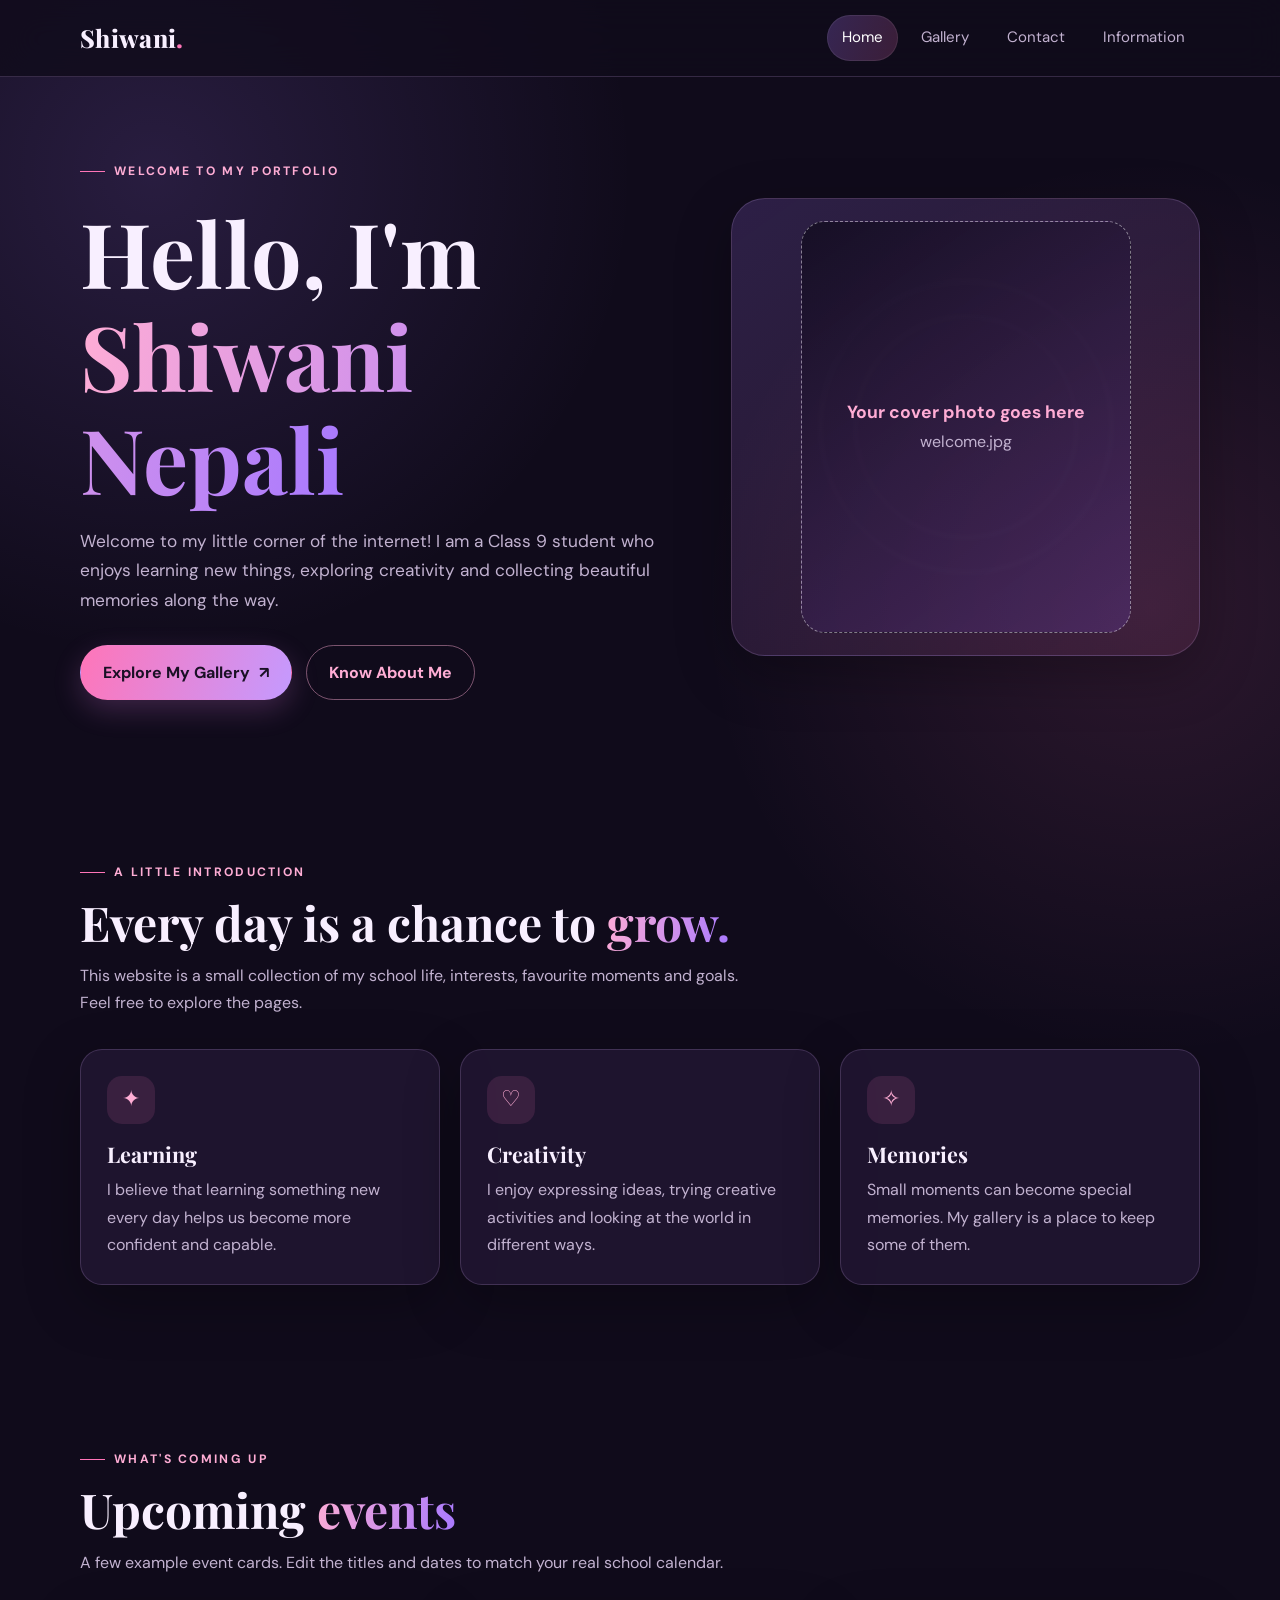
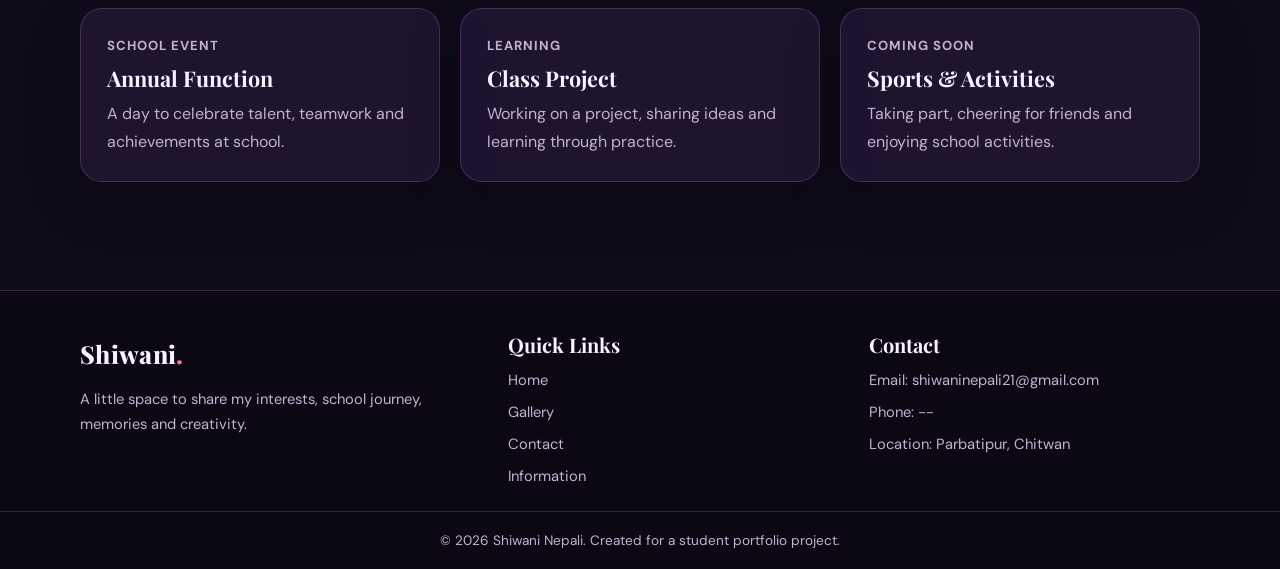
==== index.html @ 98eab9d6 "Add files via upload" ====
<!DOCTYPE html>
<html lang="en">
<head>
  <meta charset="UTF-8">
  <meta name="viewport" content="width=device-width, initial-scale=1.0">
  <meta name="description" content="Shiwani Nepali's personal portfolio website.">
  <title>Home | Shiwani Nepali</title>
  <link rel="stylesheet" href="style.css">
</head>
<body>

  <header class="site-header">
    <nav class="navbar container" aria-label="Main navigation">
      <a class="brand" href="index.html">Shiwani<span>.</span></a>
      <button class="menu-toggle" type="button" aria-label="Open navigation menu" aria-expanded="false">☰</button>
      <ul class="nav-links">
        <li><a class="active" href="index.html">Home</a></li>
        <li><a href="gallery.html">Gallery</a></li>
        <li><a href="contact.html">Contact</a></li>
        <li><a href="information.html">Information</a></li>
      </ul>
    </nav>
  </header>

  <main>

    <section class="hero container">
      <div class="reveal">
        <span class="eyebrow">Welcome to my portfolio</span>
        <h1>Hello, I'm<br><span class="gradient-text">Shiwani Nepali</span></h1>
        <p class="lead">Welcome to my little corner of the internet! I am a Class 9 student who enjoys learning new things, exploring creativity and collecting beautiful memories along the way.</p>

        <div class="button-row">
          <a class="btn btn-primary" href="gallery.html">Explore My Gallery <span>↗</span></a>
          <a class="btn btn-outline" href="information.html">Know About Me</a>
        </div>
      </div>

      <div class="hero-visual reveal" aria-label="Cover photo placeholder">
        <div class="photo-placeholder">
          <div>
            <strong>Your cover photo goes here</strong>
            <span>welcome.jpg</span>
          </div>
        </div>
      </div>
    </section>

    <section class="section container">
      <div class="section-heading">
        <span class="eyebrow">A little introduction</span>
        <h2>Every day is a chance to <span class="gradient-text">grow.</span></h2>
        <p>This website is a small collection of my school life, interests, favourite moments and goals. Feel free to explore the pages.</p>
      </div>

      <div class="card-grid">
        <article class="card">
          <div class="card-icon">✦</div>
          <h3>Learning</h3>
          <p>I believe that learning something new every day helps us become more confident and capable.</p>
        </article>

        <article class="card">
          <div class="card-icon">♡</div>
          <h3>Creativity</h3>
          <p>I enjoy expressing ideas, trying creative activities and looking at the world in different ways.</p>
        </article>

        <article class="card">
          <div class="card-icon">✧</div>
          <h3>Memories</h3>
          <p>Small moments can become special memories. My gallery is a place to keep some of them.</p>
        </article>
      </div>
    </section>

    <section class="section container">
      <div class="section-heading">
        <span class="eyebrow">What's coming up</span>
        <h2>Upcoming <span class="gradient-text">events</span></h2>
        <p>A few example event cards. Edit the titles and dates to match your real school calendar.</p>
      </div>

      <div class="card-grid">
        <article class="card">
          <p class="event-date">SCHOOL EVENT</p>
          <h3>Annual Function</h3>
          <p>A day to celebrate talent, teamwork and achievements at school.</p>
        </article>

        <article class="card">
          <p class="event-date">LEARNING</p>
          <h3>Class Project</h3>
          <p>Working on a project, sharing ideas and learning through practice.</p>
        </article>

        <article class="card">
          <p class="event-date">COMING SOON</p>
          <h3>Sports & Activities</h3>
          <p>Taking part, cheering for friends and enjoying school activities.</p>
        </article>
      </div>
    </section>

  </main>

  <footer class="site-footer">
    <div class="footer-inner container">

      <div>
        <a class="brand" href="index.html">Shiwani<span>.</span></a>
        <p style="margin-top:12px">A little space to share my interests, school journey, memories and creativity.</p>
      </div>

      <div>
        <h3>Quick Links</h3>
        <ul>
          <li><a href="index.html">Home</a></li>
          <li><a href="gallery.html">Gallery</a></li>
          <li><a href="contact.html">Contact</a></li>
          <li><a href="information.html">Information</a></li>
        </ul>
      </div>

      <div>
        <h3>Contact</h3>
        <ul>
          <li>Email: <a href="mailto:shiwaninepali21@gmail.com">shiwaninepali21@gmail.com</a></li>
          <li>Phone: --</li>
          <li>Location: Parbatipur, Chitwan</li>
        </ul>
      </div>

    </div>

    <div class="copyright">
      © <span class="current-year">2026</span> Shiwani Nepali. Created for a student portfolio project.
    </div>
  </footer>

  <script>
    const menuButton = document.querySelector('.menu-toggle');
    const navLinks = document.querySelector('.nav-links');

    menuButton.addEventListener('click', () => {
      const isOpen = navLinks.classList.toggle('open');
      menuButton.setAttribute('aria-expanded', String(isOpen));
      menuButton.textContent = isOpen ? '✕' : '☰';
    });

    document.querySelectorAll('.current-year').forEach(el => {
      el.textContent = new Date().getFullYear();
    });
  </script>

</body>
</html>
---- style.css ----
@import url('https://fonts.googleapis.com/css2?family=DM+Sans:wght@400;500;600;700&family=Playfair+Display:wght@600;700;800&display=swap');

:root {
  --bg: #100b1b;
  --bg-soft: #181027;
  --panel: rgba(35, 23, 52, .82);
  --panel-2: #211431;
  --text: #f8efff;
  --muted: #c2b2d0;
  --pink: #ff75b8;
  --pink-light: #ffadd5;
  --purple: #a879ff;
  --purple-dark: #7040bd;
  --line: rgba(220, 185, 255, .18);
  --shadow: 0 18px 55px rgba(0,0,0,.28);
  --radius: 22px;
}
* { box-sizing: border-box; margin: 0; padding: 0; }
html { scroll-behavior: smooth; }
body {
  min-height: 100vh;
  color: var(--text);
  background:
    radial-gradient(circle at 12% 8%, rgba(168,121,255,.16), transparent 30rem),
    radial-gradient(circle at 90% 28%, rgba(255,117,184,.12), transparent 28rem),
    var(--bg);
  font-family: 'DM Sans', sans-serif;
  line-height: 1.7;
}
a { color: inherit; text-decoration: none; }
img { display: block; max-width: 100%; }
button, input, select, textarea { font: inherit; }
.container { width: min(1120px, 90%); margin-inline: auto; }
.site-header {
  position: sticky; top: 0; z-index: 100;
  background: rgba(16,11,27,.82);
  backdrop-filter: blur(18px);
  border-bottom: 1px solid var(--line);
}
.navbar {
  min-height: 76px; display: flex; align-items: center;
  justify-content: space-between; gap: 24px;
}
.brand {
  font-family: 'Playfair Display', serif; font-size: 1.55rem;
  font-weight: 800; letter-spacing: .3px;
}
.brand span { color: var(--pink); }
.nav-links { display: flex; align-items: center; gap: 8px; list-style: none; }
.nav-links a {
  display: inline-block; padding: 10px 15px; border-radius: 999px;
  color: var(--muted); font-size: .94rem; transition: .25s ease;
}
.nav-links a:hover, .nav-links a.active {
  color: white; background: linear-gradient(110deg, rgba(168,121,255,.25), rgba(255,117,184,.18));
  box-shadow: inset 0 0 0 1px rgba(255,255,255,.08);
}
.menu-toggle {
  display: none; border: 1px solid var(--line); color: white;
  background: var(--panel); border-radius: 12px; padding: 9px 12px; cursor: pointer;
}
.hero {
  min-height: 590px; display: grid; grid-template-columns: 1.12fr .88fr;
  align-items: center; gap: 55px; padding-block: 76px;
}
.eyebrow {
  display: inline-flex; align-items: center; gap: 9px; color: var(--pink-light);
  text-transform: uppercase; letter-spacing: 2.3px; font-size: .76rem; font-weight: 700;
}
.eyebrow::before { content: ''; width: 25px; height: 1px; background: var(--pink); }
h1, h2, h3 { font-family: 'Playfair Display', serif; line-height: 1.15; }
.hero h1 { font-size: clamp(3rem, 7vw, 5.6rem); margin: 18px 0; }
.gradient-text {
  background: linear-gradient(100deg, var(--pink-light), var(--purple));
  -webkit-background-clip: text; background-clip: text; color: transparent;
}
.lead { color: var(--muted); font-size: 1.08rem; max-width: 610px; }
.button-row { display: flex; flex-wrap: wrap; gap: 14px; margin-top: 30px; }
.btn {
  display: inline-flex; align-items: center; justify-content: center; gap: 9px;
  padding: 13px 22px; border: 1px solid transparent; border-radius: 999px;
  cursor: pointer; font-weight: 700; transition: transform .25s, box-shadow .25s, background .25s;
}
.btn-primary {
  color: #1a1025; background: linear-gradient(110deg, var(--pink), #c49aff);
  box-shadow: 0 10px 28px rgba(205,111,207,.24);
}
.btn-outline { border-color: rgba(255,173,213,.45); color: var(--pink-light); background: transparent; }
.btn:hover { transform: translateY(-4px); box-shadow: 0 14px 32px rgba(190,111,230,.25); }
.hero-visual {
  min-height: 420px; border: 1px solid var(--line); border-radius: 34px;
  background: linear-gradient(145deg, rgba(168,121,255,.19), rgba(255,117,184,.09));
  box-shadow: var(--shadow); display: grid; place-items: center; padding: 22px;
  position: relative; overflow: hidden;
}
.hero-visual::before, .hero-visual::after {
  content: ''; position: absolute; border-radius: 50%; filter: blur(2px);
  border: 1px solid rgba(255,255,255,.13);
}
.hero-visual::before { width: 290px; height: 290px; }
.hero-visual::after { width: 220px; height: 220px; }
.photo-placeholder {
  position: relative; z-index: 1; width: 78%; aspect-ratio: 4/5;
  border: 1px dashed rgba(255,255,255,.45); border-radius: 24px;
  background: linear-gradient(145deg, rgba(16,11,27,.72), rgba(82,47,112,.65));
  display: grid; place-items: center; text-align: center; padding: 20px; color: var(--muted);
}
.photo-placeholder strong { display: block; color: var(--pink-light); font-size: 1.1rem; }
.section { padding: 78px 0; }
.section-heading { max-width: 680px; margin-bottom: 32px; }
.section-heading h2 { font-size: clamp(2rem, 4vw, 3rem); margin: 12px 0; }
.section-heading p, .muted { color: var(--muted); }
.card-grid { display: grid; grid-template-columns: repeat(3, 1fr); gap: 20px; }
.card {
  background: var(--panel); border: 1px solid var(--line); border-radius: var(--radius);
  padding: 26px; box-shadow: var(--shadow); transition: transform .25s, border-color .25s;
}
.card:hover { transform: translateY(-7px); border-color: rgba(255,117,184,.55); }
.card-icon {
  width: 48px; height: 48px; display: grid; place-items: center; border-radius: 15px;
  color: var(--pink-light); background: rgba(255,117,184,.12); font-size: 1.35rem; margin-bottom: 18px;
}
.card h3 { font-size: 1.35rem; margin-bottom: 10px; }
.card p { color: var(--muted); }
.event-date { color: var(--pink-light); font-size: .82rem; font-weight: 700; letter-spacing: 1px; margin-bottom: 8px; }
.page-banner { padding: 76px 0 45px; text-align: center; }
.page-banner h1 { font-size: clamp(2.7rem, 6vw, 4.5rem); margin: 12px 0; }
.page-banner p { color: var(--muted); max-width: 650px; margin: auto; }
.gallery-section { padding: 24px 0 48px; }
.gallery-section h2 { font-size: 2rem; margin-bottom: 20px; }
.gallery-grid { display: grid; grid-template-columns: repeat(3, 1fr); gap: 20px; }
.gallery-card {
  overflow: hidden; border-radius: 20px; border: 1px solid var(--line);
  background: var(--panel); transition: transform .25s, box-shadow .25s;
}
.gallery-card:hover { transform: translateY(-6px); box-shadow: var(--shadow); }
.gallery-image {
  height: 230px; display: grid; place-items: center; text-align: center; padding: 20px;
  color: var(--muted); background: linear-gradient(135deg, rgba(168,121,255,.22), rgba(255,117,184,.14));
  border-bottom: 1px solid var(--line);
}
.gallery-image img { width: 100%; height: 100%; object-fit: cover; }
.gallery-caption { padding: 18px; }
.gallery-caption h3 { margin-bottom: 5px; font-size: 1.2rem; }
.gallery-caption p { color: var(--muted); font-size: .92rem; }
.info-wrap { padding: 20px 0 80px; }
.info-card { overflow: hidden; border: 1px solid var(--line); border-radius: var(--radius); background: var(--panel); box-shadow: var(--shadow); }
.info-card table { width: 100%; border-collapse: collapse; }
.info-card th, .info-card td { padding: 17px 22px; border-bottom: 1px solid var(--line); text-align: left; }
.info-card th { width: 34%; color: var(--pink-light); font-weight: 700; }
.info-card tr:last-child th, .info-card tr:last-child td { border-bottom: 0; }
.note { color: var(--muted); font-size: .9rem; margin-top: 14px; }
.contact-layout { display: grid; grid-template-columns: .8fr 1.2fr; gap: 26px; padding: 15px 0 80px; }
.contact-panel, .form-panel { padding: 28px; border-radius: var(--radius); background: var(--panel); border: 1px solid var(--line); box-shadow: var(--shadow); }
.contact-panel h2, .form-panel h2 { font-size: 1.8rem; margin-bottom: 12px; }
.contact-panel p { color: var(--muted); }
.contact-detail { margin-top: 24px; display: grid; gap: 15px; }
.contact-detail div { padding: 13px 15px; border-radius: 14px; background: rgba(255,255,255,.04); }
.contact-detail small { display: block; color: var(--pink-light); text-transform: uppercase; letter-spacing: 1px; }
.form-grid { display: grid; grid-template-columns: 1fr 1fr; gap: 16px; }
.form-group { display: grid; gap: 7px; }
.form-group.full { grid-column: 1 / -1; }
.form-group label, .legend { color: var(--pink-light); font-size: .9rem; font-weight: 600; }
.form-group input, .form-group select, .form-group textarea {
  width: 100%; padding: 13px 14px; color: var(--text); background: rgba(12,8,20,.75);
  border: 1px solid var(--line); border-radius: 12px; outline: none; transition: border-color .2s, box-shadow .2s;
}
.form-group input:focus, .form-group select:focus, .form-group textarea:focus {
  border-color: var(--pink); box-shadow: 0 0 0 3px rgba(255,117,184,.12);
}
.form-group select option { background: #211431; }
.form-group textarea { min-height: 130px; resize: vertical; }
.radio-row { display: flex; flex-wrap: wrap; gap: 18px; color: var(--muted); }
.radio-row label { color: var(--muted); font-weight: 400; }
.radio-row input { accent-color: var(--pink); }
.form-status { margin-top: 13px; color: var(--pink-light); min-height: 24px; }
.social-links { display: flex; gap: 10px; margin-top: 17px; }
.social-links a {
  width: 42px; height: 42px; display: grid; place-items: center; border-radius: 50%;
  background: rgba(168,121,255,.16); border: 1px solid var(--line); color: var(--pink-light);
  font-weight: 700; transition: .2s;
}
.social-links a:hover { background: var(--pink); color: #1a1025; transform: translateY(-4px); }
.site-footer { margin-top: 30px; border-top: 1px solid var(--line); background: rgba(9,6,15,.55); }
.footer-inner { padding: 42px 0 22px; display: grid; grid-template-columns: 1.2fr 1fr 1fr; gap: 30px; }
.footer-inner h3 { font-size: 1.25rem; margin-bottom: 12px; }
.footer-inner p, .footer-inner li { color: var(--muted); font-size: .92rem; }
.footer-inner ul { list-style: none; display: grid; gap: 7px; }
.footer-inner a:hover { color: var(--pink-light); }
.copyright { border-top: 1px solid var(--line); padding: 17px 0; color: var(--muted); font-size: .85rem; text-align: center; }
.reveal { animation: rise .8s both; }
@keyframes rise { from { opacity: 0; transform: translateY(22px); } to { opacity: 1; transform: translateY(0); } }
@media (max-width: 820px) {
  .hero { grid-template-columns: 1fr; padding-top: 55px; }
  .hero-visual { min-height: 340px; }
  .card-grid, .gallery-grid { grid-template-columns: repeat(2, 1fr); }
  .contact-layout { grid-template-columns: 1fr; }
}
@media (max-width: 620px) {
  .navbar { min-height: 68px; }
  .menu-toggle { display: inline-block; }
  .nav-links {
    display: none; position: absolute; top: 68px; left: 5%; right: 5%;
    padding: 12px; flex-direction: column; align-items: stretch;
    background: #1b1228; border: 1px solid var(--line); border-radius: 16px; box-shadow: var(--shadow);
  }
  .nav-links.open { display: flex; }
  .nav-links a { display: block; }
  .card-grid, .gallery-grid { grid-template-columns: 1fr; }
  .form-grid { grid-template-columns: 1fr; }
  .form-group.full { grid-column: auto; }
  .footer-inner { grid-template-columns: 1fr; gap: 22px; }
  .info-card th, .info-card td { padding: 13px 14px; }
}
@media (prefers-reduced-motion: reduce) {
  *, *::before, *::after { scroll-behavior: auto !important; animation-duration: .01ms !important; transition-duration: .01ms !important; }
}
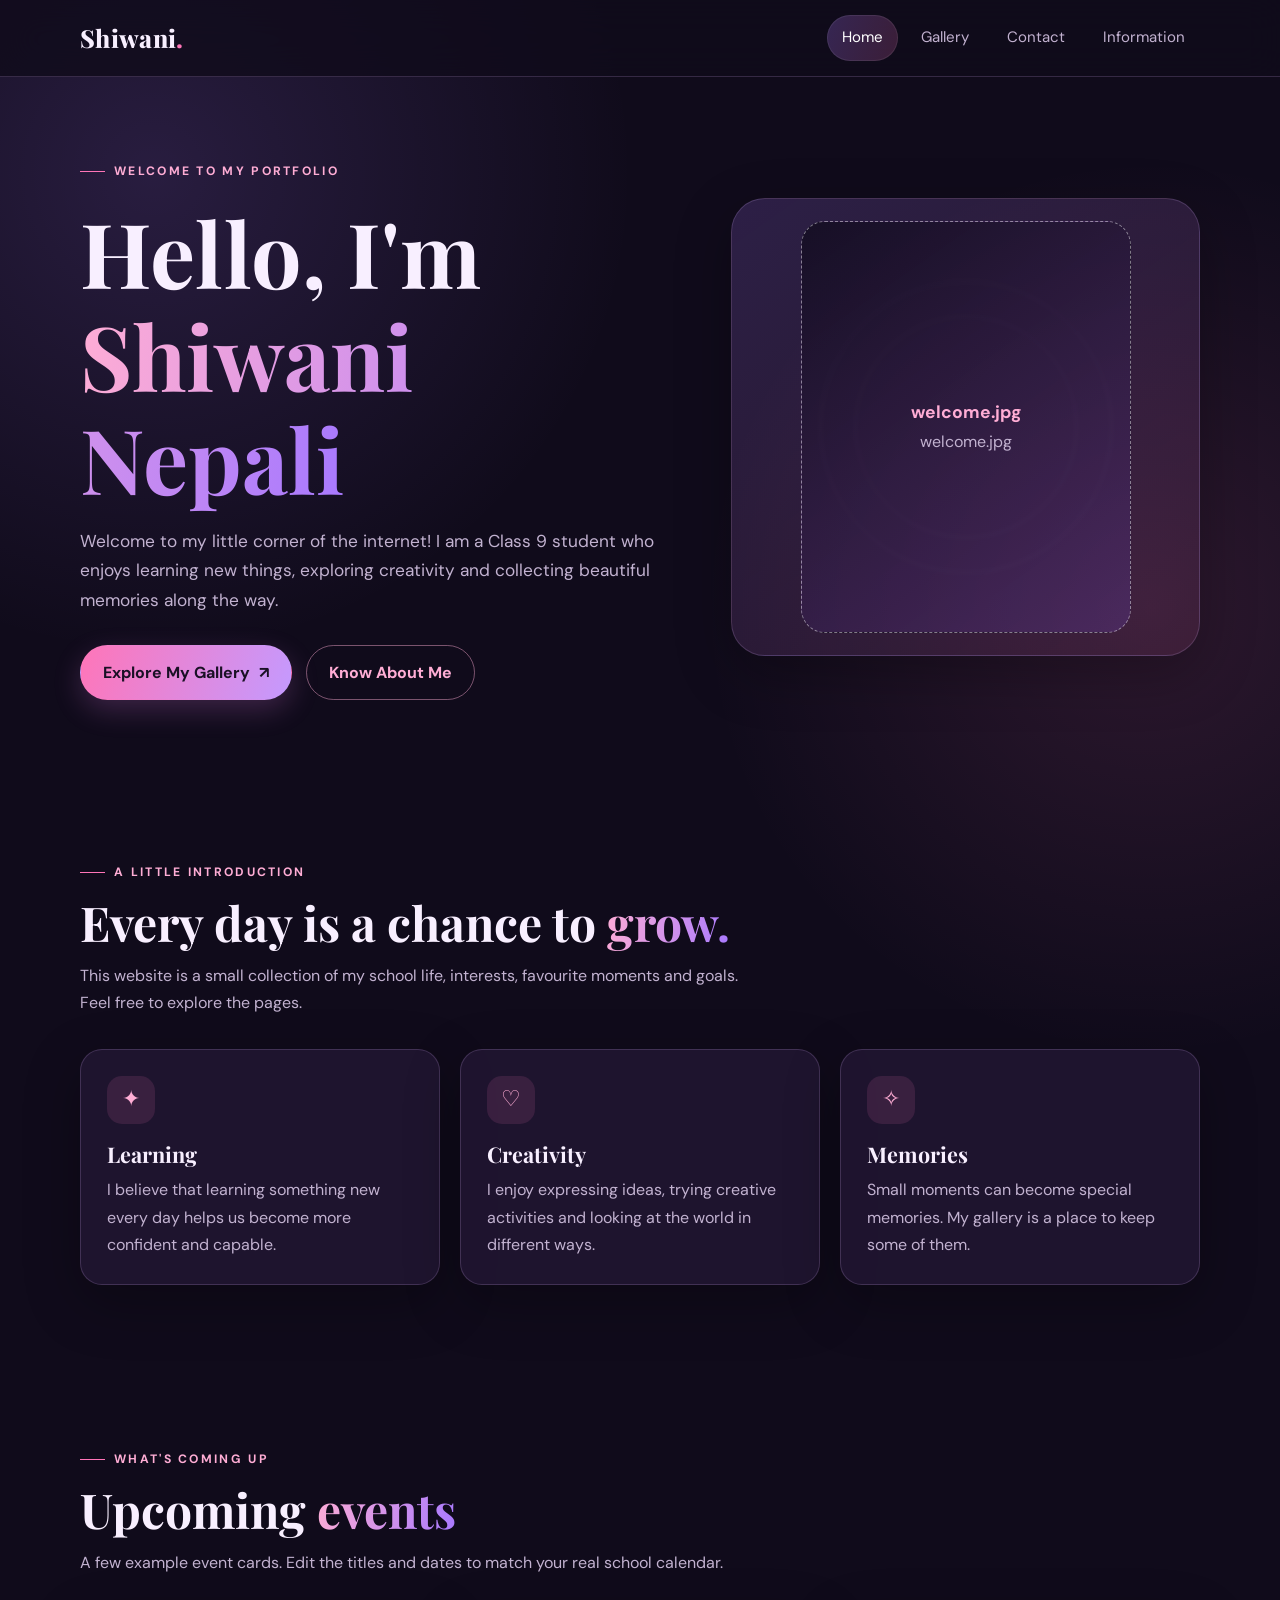
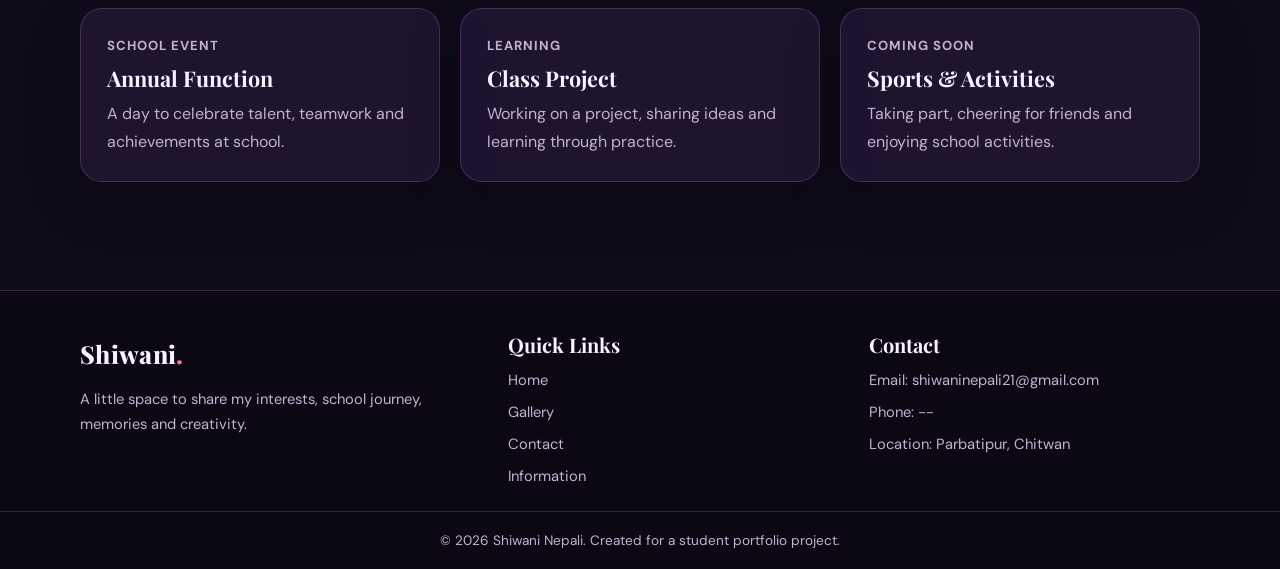
==== commit 813fc5ac: "Update index.html" ====
--- a/index.html
+++ b/index.html
@@ -40,7 +40,7 @@
       <div class="hero-visual reveal" aria-label="Cover photo placeholder">
         <div class="photo-placeholder">
           <div>
-            <strong>Your cover photo goes here</strong>
+            <strong>welcome.jpg</strong>
             <span>welcome.jpg</span>
           </div>
         </div>
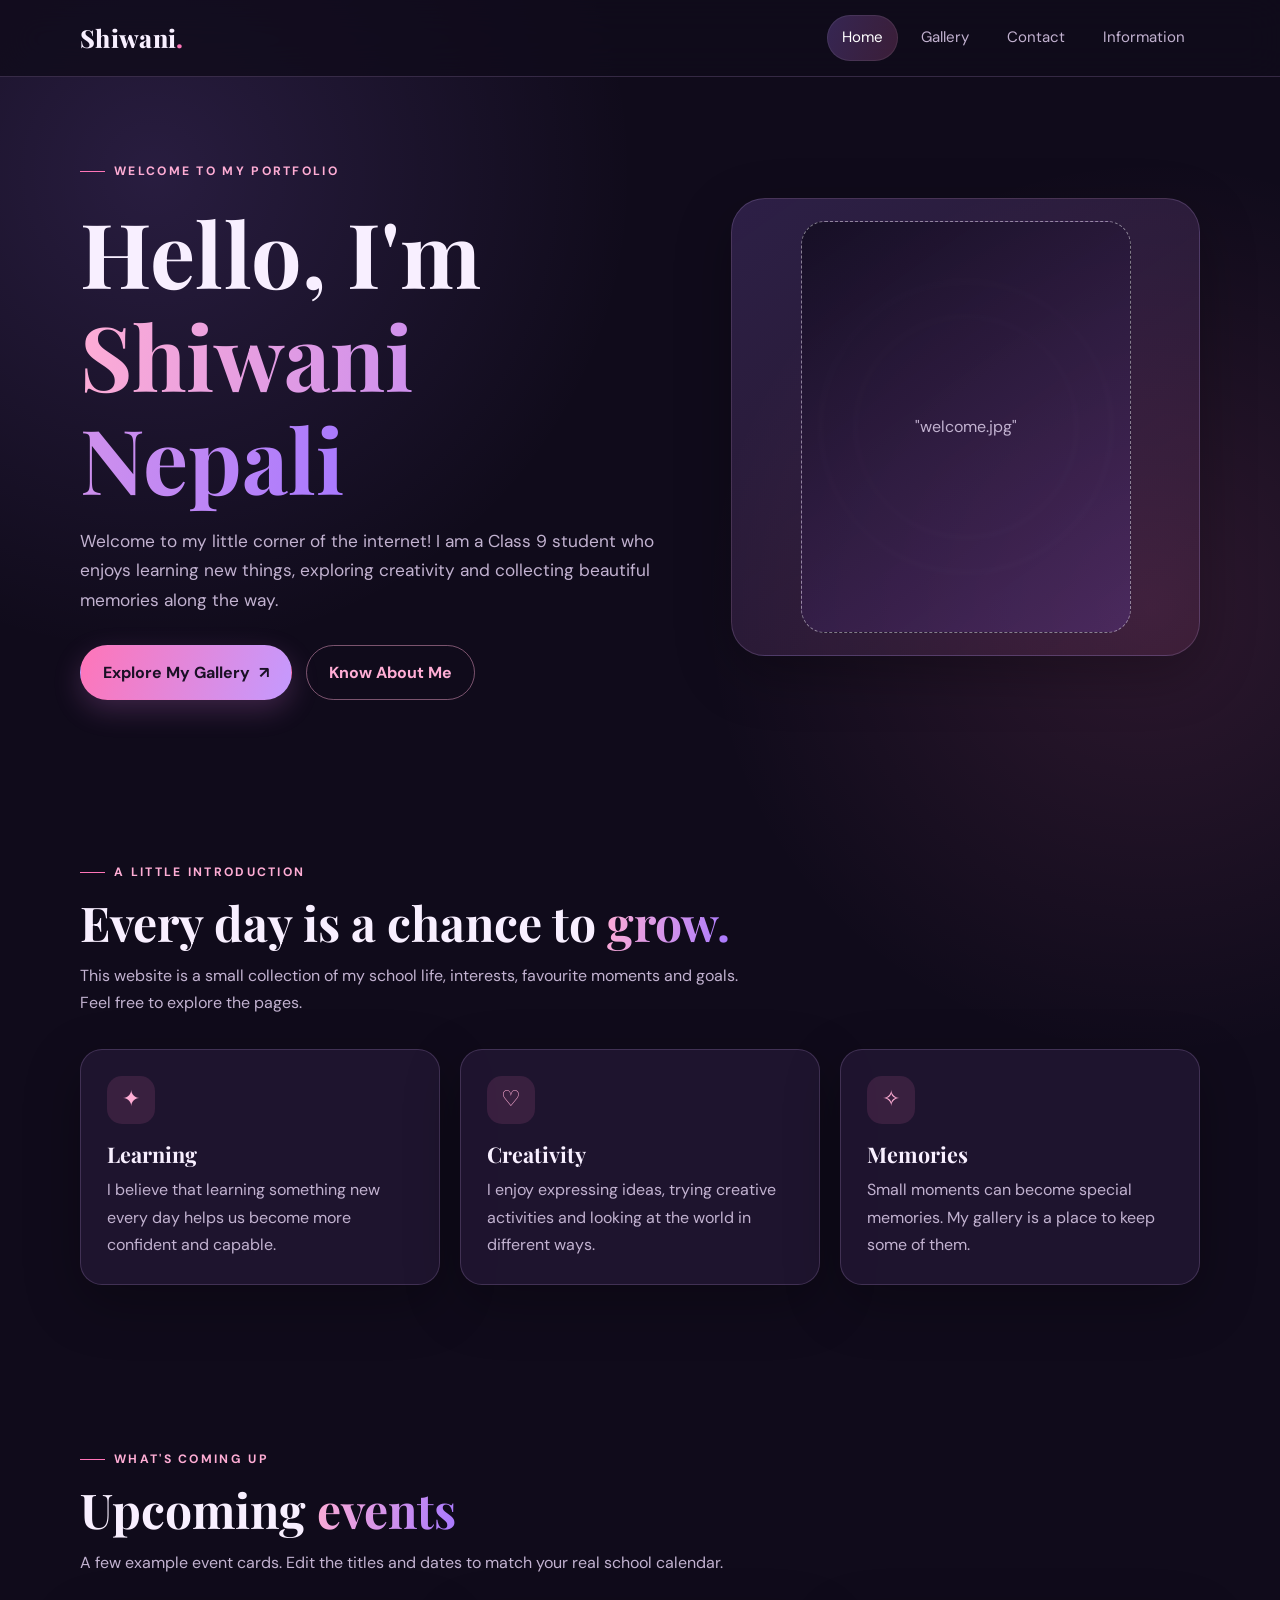
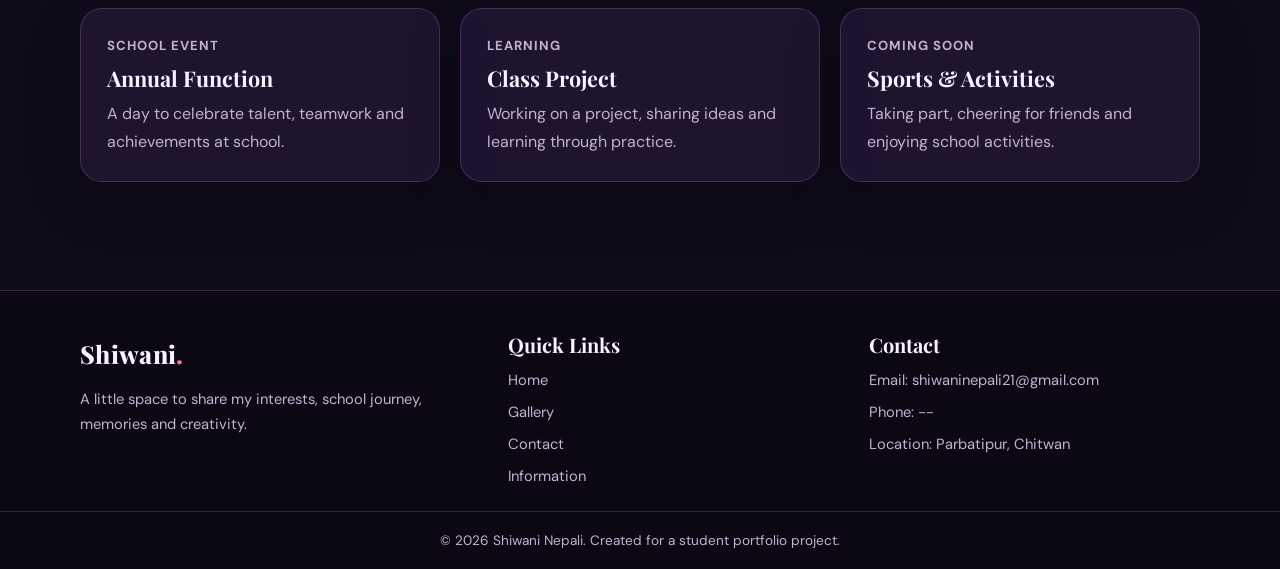
==== commit 1b279da3: "Update index.html" ====
--- a/index.html
+++ b/index.html
@@ -40,8 +40,8 @@
       <div class="hero-visual reveal" aria-label="Cover photo placeholder">
         <div class="photo-placeholder">
           <div>
-            <strong>welcome.jpg</strong>
-            <span>welcome.jpg</span>
+            <strong></strong>
+            <span>"welcome.jpg"</span>
           </div>
         </div>
       </div>
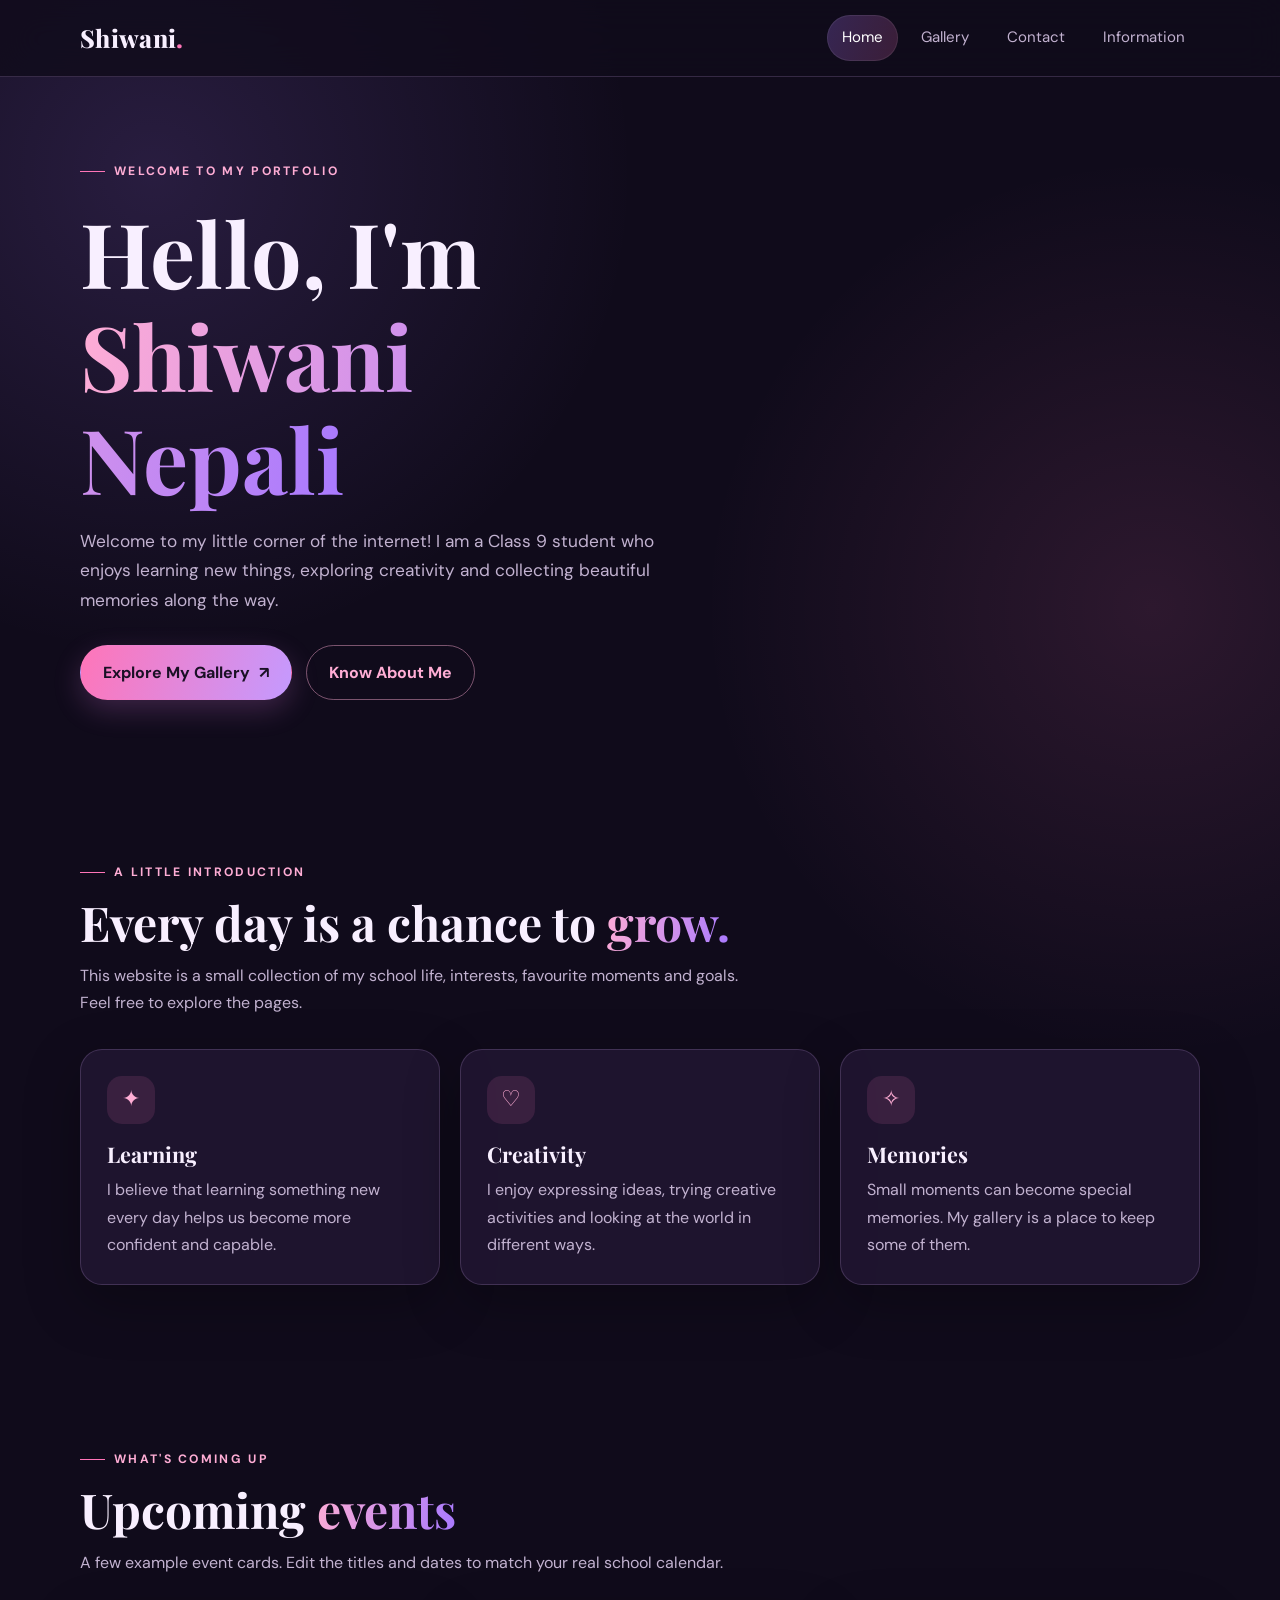
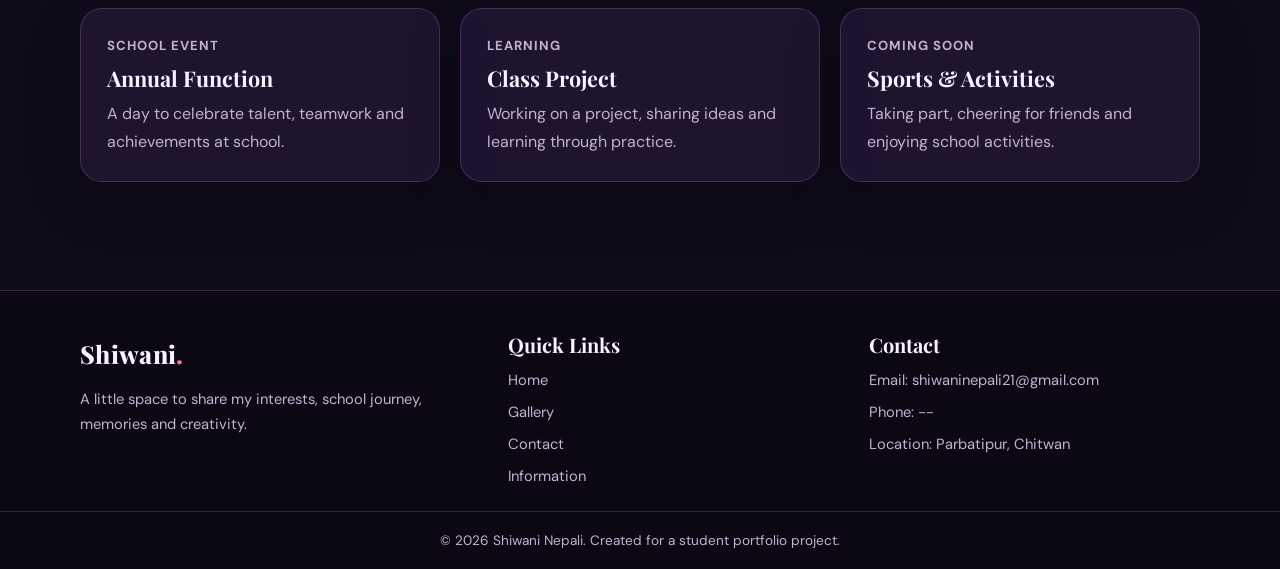
==== commit be08390a: "Update index.html" ====
--- a/index.html
+++ b/index.html
@@ -37,11 +37,11 @@
         </div>
       </div>
 
-      <div class="hero-visual reveal" aria-label="Cover photo placeholder">
-        <div class="photo-placeholder">
+      <div class="welcome.jpg" aria-label="Cover photo placeholder">
+        <div class="welcome.jpg">
           <div>
             <strong></strong>
-            <span>"welcome.jpg"</span>
+            <span></span>
           </div>
         </div>
       </div>
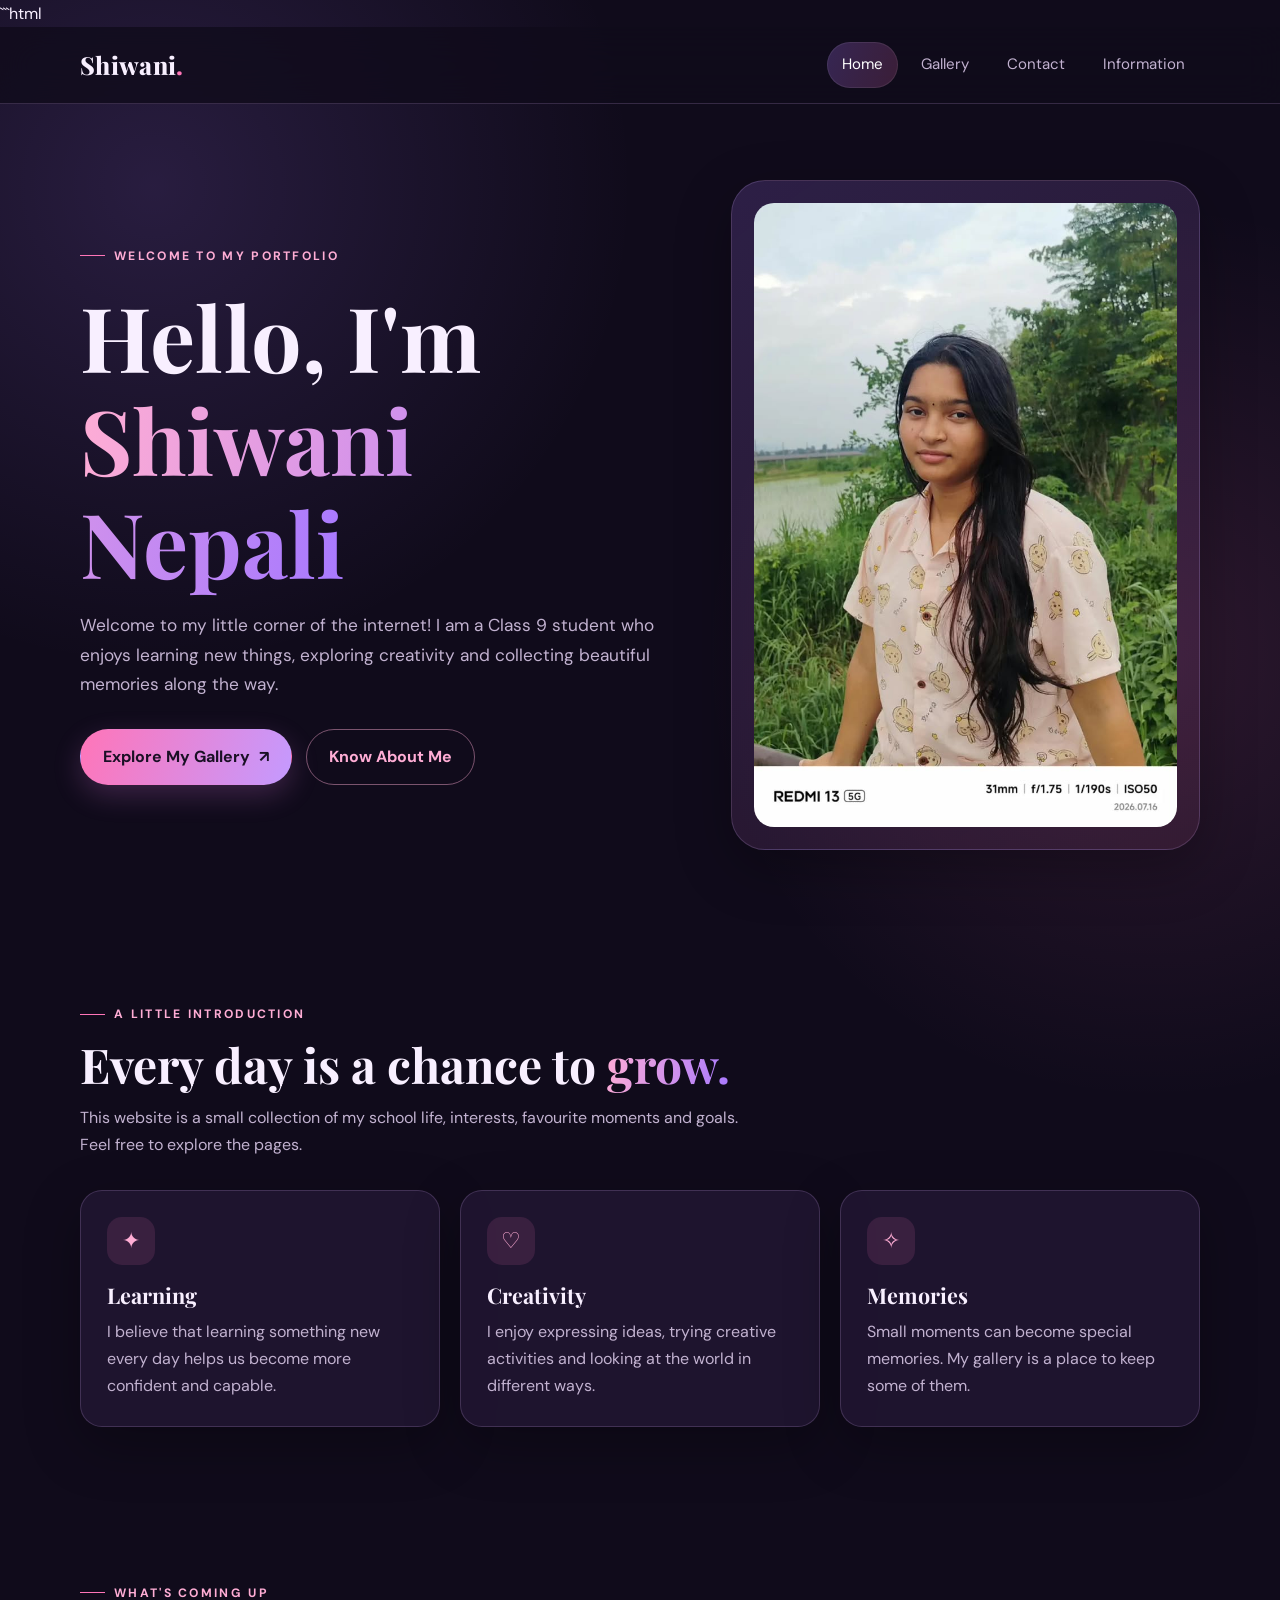
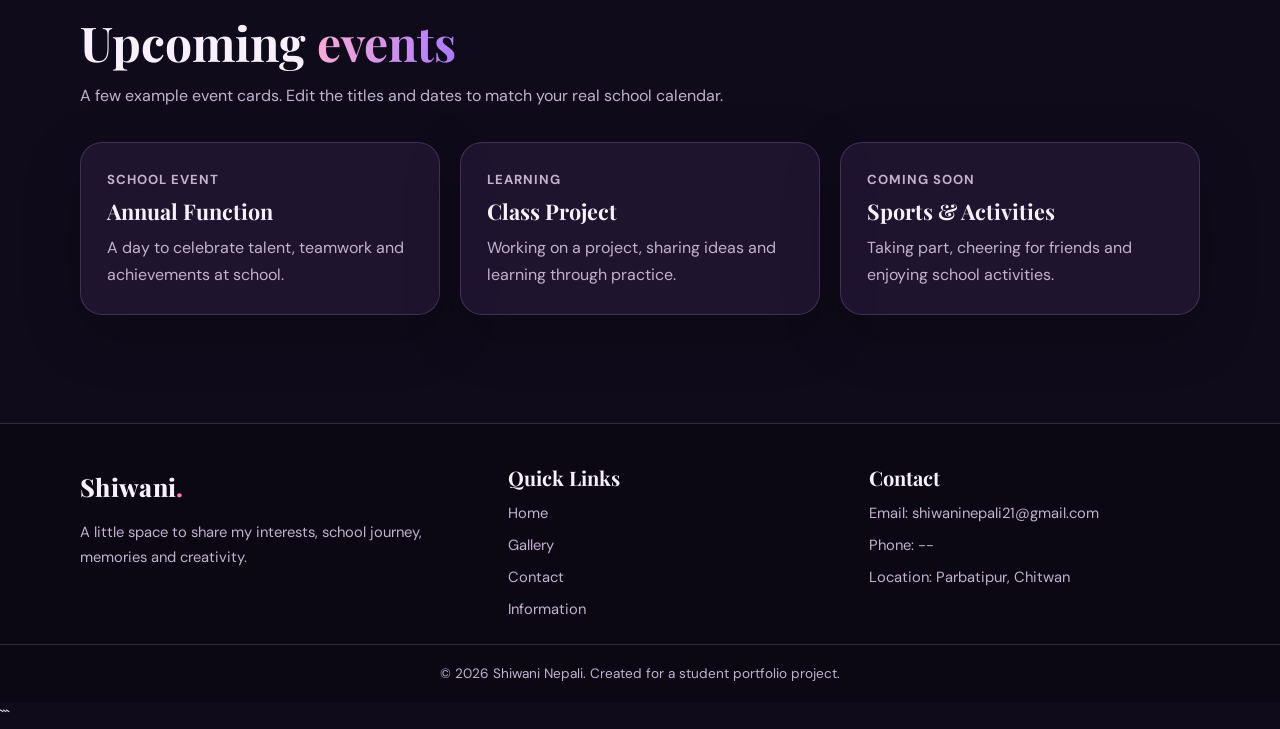
==== commit ff427abd: "Update index.html" ====
--- a/index.html
+++ b/index.html
@@ -1,4 +1,4 @@
-
+```html
 <!DOCTYPE html>
 <html lang="en">
 <head>
@@ -37,13 +37,10 @@
         </div>
       </div>
 
-      <div class="welcome.jpg" aria-label="Cover photo placeholder">
-        <div class="welcome.jpg">
-          <div>
-            <strong></strong>
-            <span></span>
-          </div>
-        </div>
+      <!-- Welcome Image -->
+      <div class="hero-visual reveal">
+        <img src="welcome.jpg" alt="Shiwani Nepali"
+             style="width:100%; height:100%; object-fit:cover; border-radius:20px;">
       </div>
     </section>
 
@@ -156,3 +153,4 @@
 
 </body>
 </html>
+```
